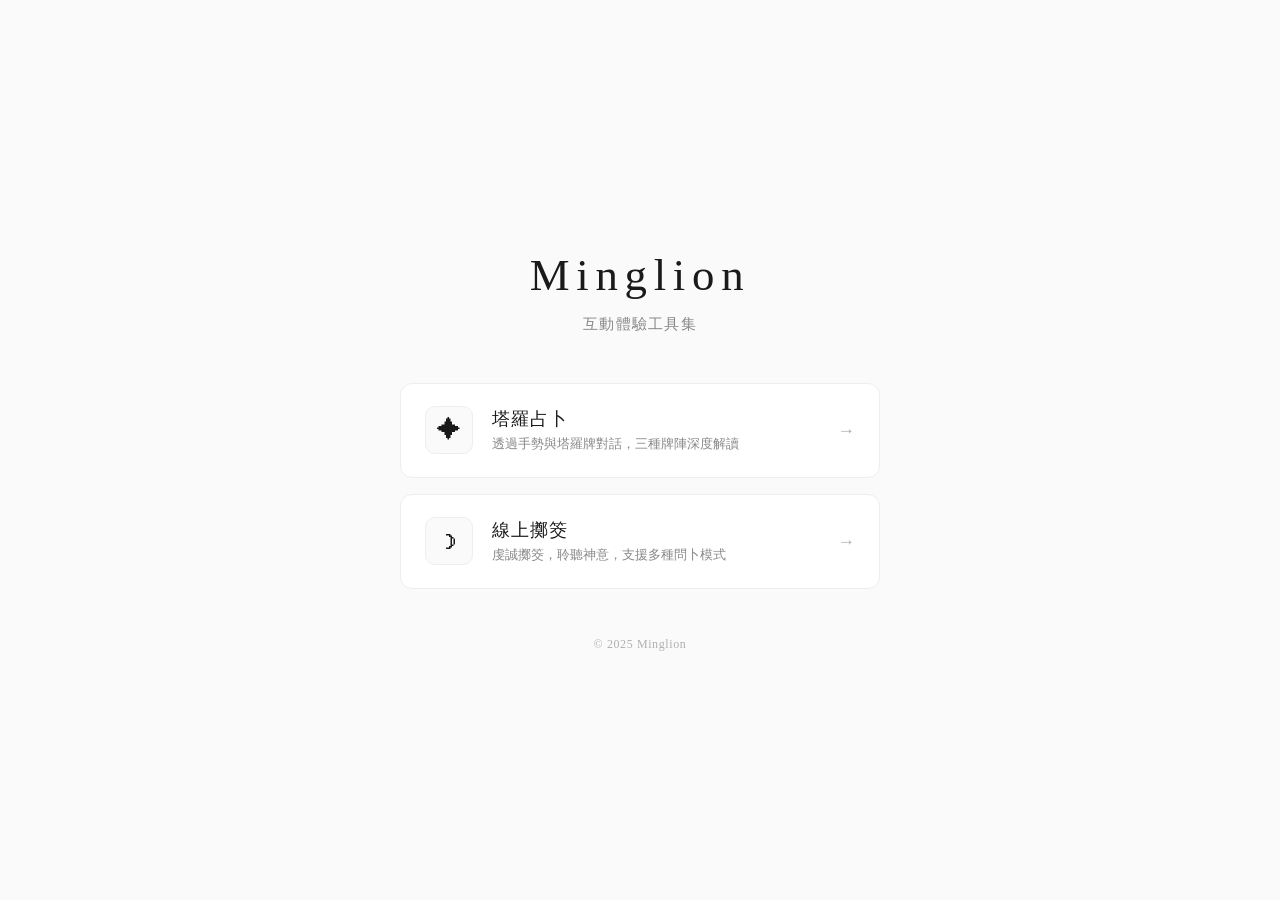
==== index.html @ 5fcab5d5 "Initial commit: play.minglion.com unified repo Combine tarot and jiaobei apps under a single repo wi" ====
<!DOCTYPE html>
<html lang="zh-TW">
<head>
  <meta charset="UTF-8">
  <meta name="viewport" content="width=device-width, initial-scale=1.0">
  <title>Minglion Play — 互動小工具</title>
  <meta name="description" content="Minglion 互動體驗工具集：塔羅占卜、線上擲筊，更多即將推出。">
  <style>
    *, *::before, *::after {
      margin: 0;
      padding: 0;
      box-sizing: border-box;
    }

    :root {
      --bg: #fafafa;
      --bg-card: #ffffff;
      --border: #e0e0e0;
      --border-light: #eeeeee;
      --text: #1a1a1a;
      --text-secondary: #888888;
      --text-muted: #b0b0b0;
      --accent: #1a1a1a;
    }

    html, body {
      width: 100%;
      min-height: 100vh;
      font-family: 'Georgia', 'Times New Roman', serif;
      background: var(--bg);
      color: var(--text);
    }

    body {
      display: flex;
      flex-direction: column;
      align-items: center;
      justify-content: center;
      padding: 2rem 1.5rem;
    }

    .container {
      width: 100%;
      max-width: 480px;
      display: flex;
      flex-direction: column;
      align-items: center;
    }

    .brand {
      text-align: center;
      margin-bottom: 3rem;
    }

    .brand-title {
      font-size: 2.8rem;
      font-weight: 400;
      letter-spacing: 0.15em;
      color: var(--text);
      margin-bottom: 0.3em;
    }

    .brand-subtitle {
      font-size: 0.95rem;
      color: var(--text-secondary);
      letter-spacing: 0.08em;
    }

    .tools {
      width: 100%;
      display: flex;
      flex-direction: column;
      gap: 1rem;
    }

    .tool-card {
      display: flex;
      align-items: center;
      gap: 1.2rem;
      background: var(--bg-card);
      border: 1px solid var(--border-light);
      border-radius: 12px;
      padding: 1.4rem 1.5rem;
      text-decoration: none;
      color: inherit;
      transition: border-color 0.2s, box-shadow 0.2s;
    }

    .tool-card:hover {
      border-color: var(--border);
      box-shadow: 0 2px 12px rgba(0, 0, 0, 0.04);
    }

    .tool-card:active {
      transform: scale(0.99);
    }

    .tool-icon {
      flex-shrink: 0;
      width: 48px;
      height: 48px;
      display: flex;
      align-items: center;
      justify-content: center;
      font-size: 1.5rem;
      border: 1px solid var(--border-light);
      border-radius: 10px;
      background: var(--bg);
    }

    .tool-info {
      flex: 1;
      min-width: 0;
    }

    .tool-name {
      font-size: 1.1rem;
      font-weight: 400;
      margin-bottom: 0.25em;
      letter-spacing: 0.05em;
    }

    .tool-desc {
      font-size: 0.82rem;
      color: var(--text-secondary);
      line-height: 1.4;
    }

    .tool-arrow {
      flex-shrink: 0;
      color: var(--text-muted);
      font-size: 1.1rem;
      transition: transform 0.2s;
    }

    .tool-card:hover .tool-arrow {
      transform: translateX(3px);
    }

    .footer {
      margin-top: 3rem;
      text-align: center;
      color: var(--text-muted);
      font-size: 0.75rem;
      letter-spacing: 0.05em;
    }

    @media (max-width: 480px) {
      body {
        padding: 2rem 1rem;
      }

      .brand-title {
        font-size: 2.2rem;
      }

      .tool-card {
        padding: 1.2rem 1.2rem;
      }
    }
  </style>
</head>
<body>

  <div class="container">
    <header class="brand">
      <h1 class="brand-title">Minglion</h1>
      <p class="brand-subtitle">互動體驗工具集</p>
    </header>

    <nav class="tools">
      <a class="tool-card" href="/tarot">
        <div class="tool-icon">✦</div>
        <div class="tool-info">
          <div class="tool-name">塔羅占卜</div>
          <div class="tool-desc">透過手勢與塔羅牌對話，三種牌陣深度解讀</div>
        </div>
        <div class="tool-arrow">→</div>
      </a>
      <a class="tool-card" href="/jiaobei">
        <div class="tool-icon">☽</div>
        <div class="tool-info">
          <div class="tool-name">線上擲筊</div>
          <div class="tool-desc">虔誠擲筊，聆聽神意，支援多種問卜模式</div>
        </div>
        <div class="tool-arrow">→</div>
      </a>
    </nav>

    <footer class="footer">
      &copy; 2025 Minglion
    </footer>
  </div>

</body>
</html>
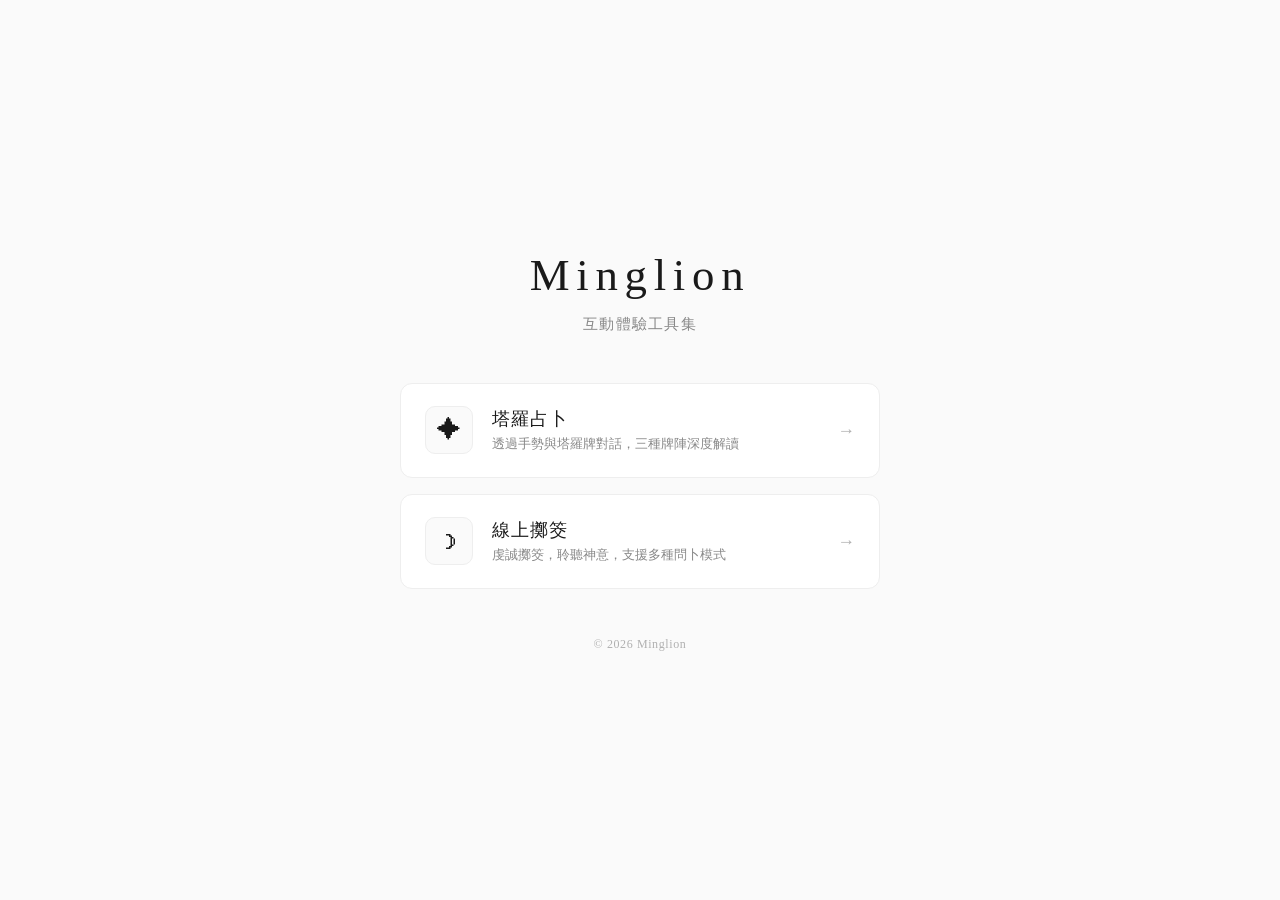
==== commit 6a81f848: "Update copyright year to 2026 Co-Authored-By: Claude Opus 4.6 <noreply@anthropic.com>" ====
--- a/index.html
+++ b/index.html
@@ -188,7 +188,7 @@
     </nav>
 
     <footer class="footer">
-      &copy; 2025 Minglion
+      &copy; 2026 Minglion
     </footer>
   </div>
 
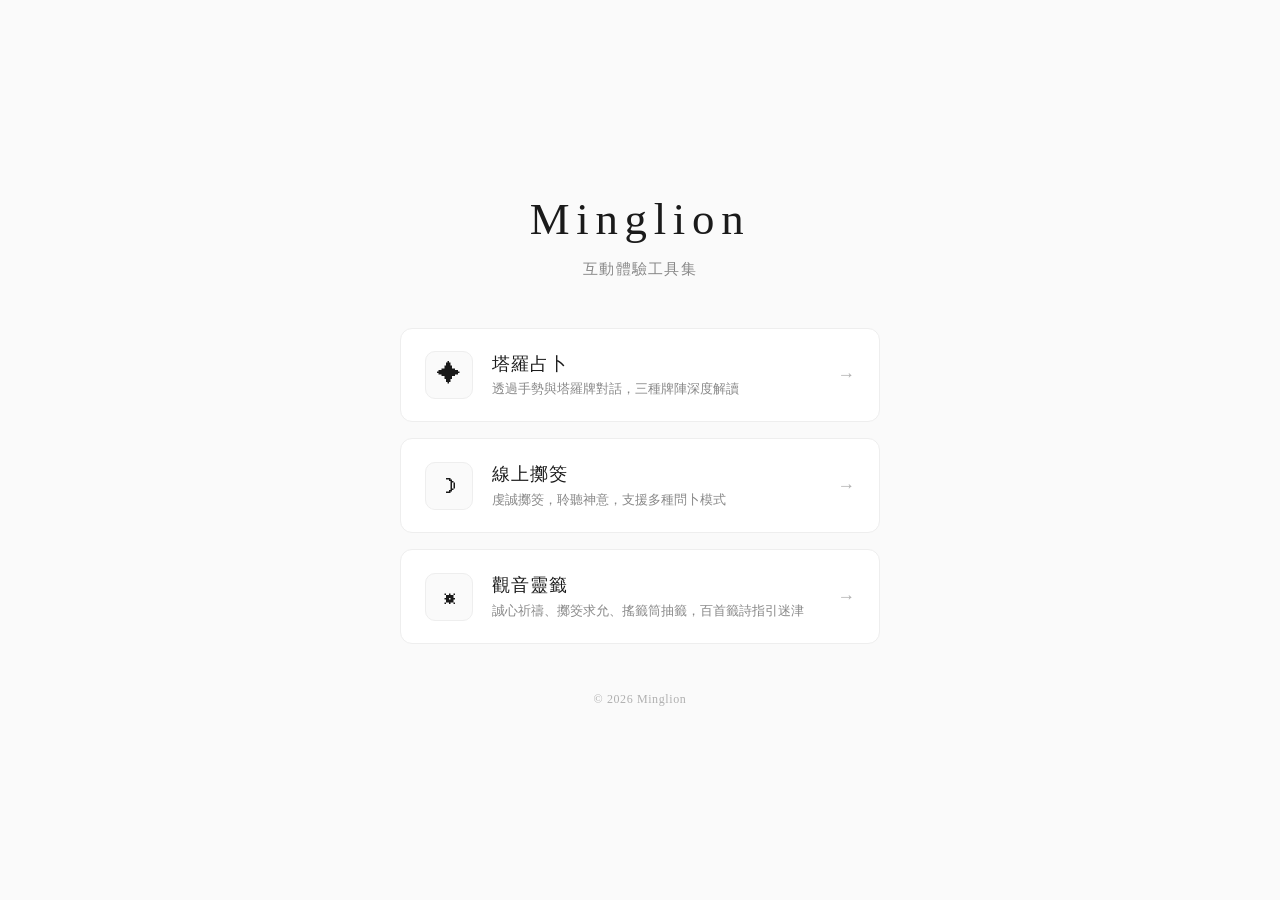
==== commit d56e4d6c: "Add 觀音靈籤 (Guanyin Oracle) — full fortune stick drawing experience New tool at /guanyin with complete" ====
--- a/index.html
+++ b/index.html
@@ -185,6 +185,14 @@
         </div>
         <div class="tool-arrow">→</div>
       </a>
+      <a class="tool-card" href="/guanyin">
+        <div class="tool-icon">☸</div>
+        <div class="tool-info">
+          <div class="tool-name">觀音靈籤</div>
+          <div class="tool-desc">誠心祈禱、擲筊求允、搖籤筒抽籤，百首籤詩指引迷津</div>
+        </div>
+        <div class="tool-arrow">→</div>
+      </a>
     </nav>
 
     <footer class="footer">
